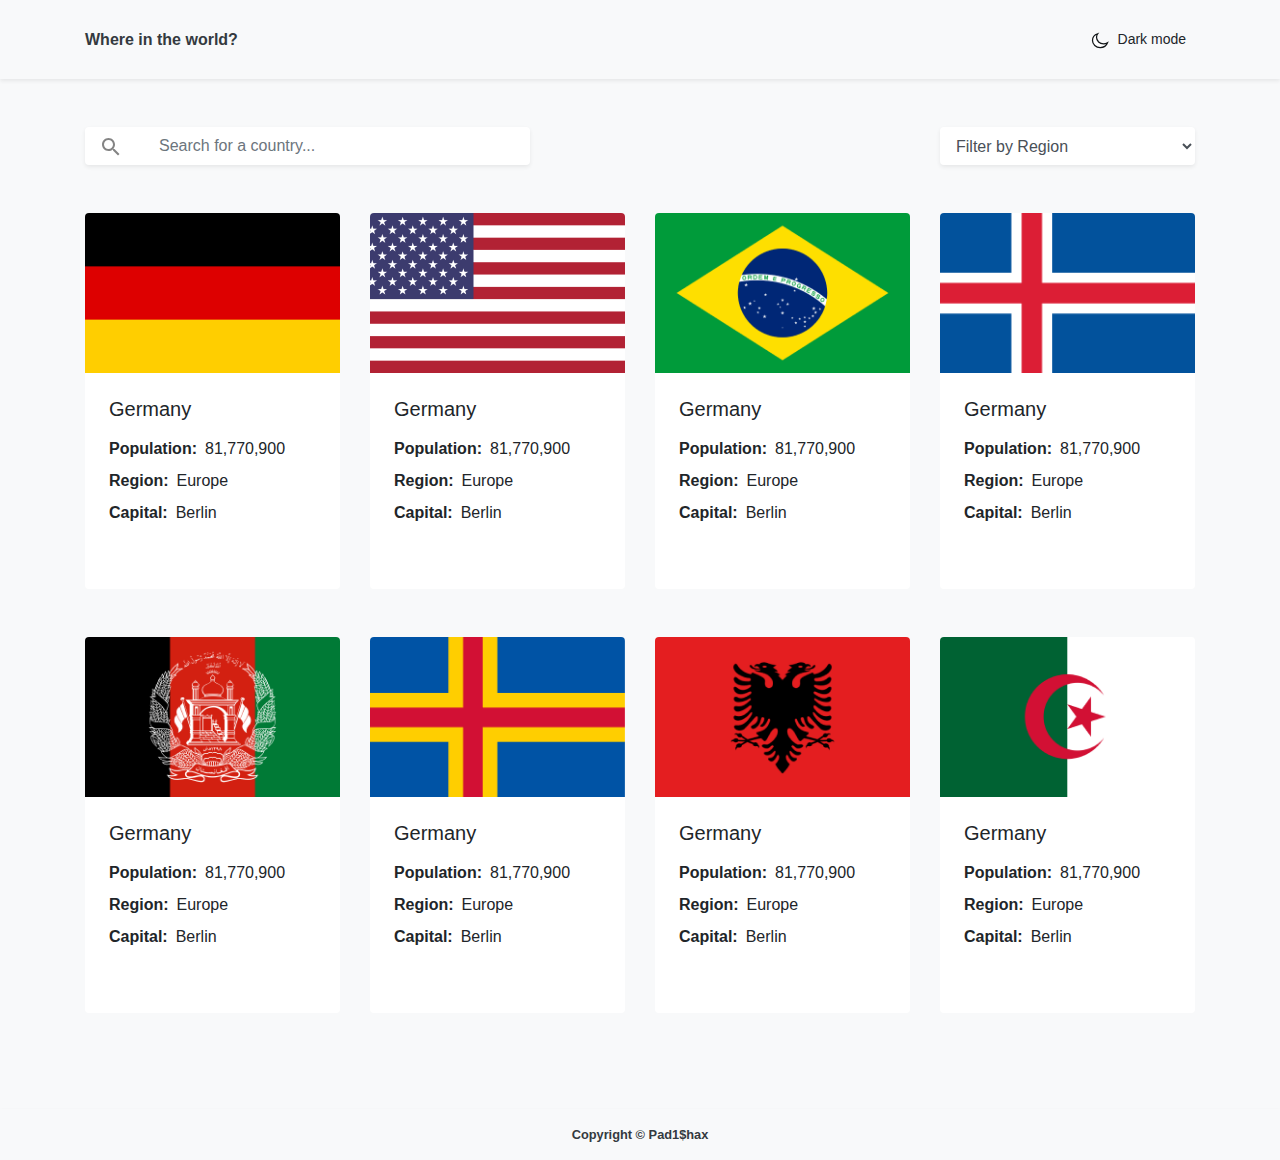
==== index.html @ 69768685 "inittial commit" ====
<!DOCTYPE html>
<html class="h-100" lang="en">
<head>
  <meta charset="UTF-8">
  <meta http-equiv="X-UA-Compatible" content="IE=edge">
  <meta name="viewport" content="width=device-width, initial-scale=1.0">
  <title>Countries</title>
  <link rel="stylesheet" href="css/bootstrap.min.css">
  <link rel="stylesheet" href="css/normalize.css">
  <link rel="stylesheet" href="css/styles.css">
</head>
<body class="bg-light h-100 d-flex flex-column">
  <header class="site-header py-4 bg-light shadow-sm">
    <div class="container-lg d-flex flex-column align-items-center justify-content-between flex-sm-row">
      <a href="#" class="site-header__logo font-weight-bold text-dark mb-2 mb-sm-0">Where in the world?</a>
      <button class="site-header__theme-toggler btn-sm btn btn-light" type="button">
        <span class="site-header__theme-toggler-inner d-flex align-items-center">
          <svg class="site-header__theme-toggler-icon mr-2" width="20" height="20" fill="none" xmlns="http://www.w3.org/2000/svg"><path fill-rule="evenodd" clip-rule="evenodd" d="M13.553 13.815c-3.884 0-7.034-2.887-7.034-6.447 0-1.343.448-2.586 1.212-3.618-3.04.945-5.231 3.581-5.231 6.688 0 3.9 3.45 7.062 7.704 7.062 3.389 0 6.266-2.007 7.296-4.796a7.458 7.458 0 0 1-3.947 1.111Z" fill="#fff" stroke="#111517" stroke-width="1.25"/></svg>
          <span class="site-header__theme-toggler-text">
            Dark mode
          </span>
        </span>
      </button>
    </div>
  </header>

  <main class="flex-grow-1 py-4 py-lg-5">
    <section class="search-form mb-4 mb-lg-5">
      <h2 class="sr-only">Search form</h2>
      <div class="container-lg">
        <form class="row justify-content-between" action="https://echo.htmlacademy.ru" method="GET">
          <div class="search-form__search-wrap col-sm-6 col-md-5 mb-5 mb-sm-0">
            <svg class="search-form__search-icon" width="18" height="18" fill="none" xmlns="http://www.w3.org/2000/svg"><path fill-rule="evenodd" clip-rule="evenodd" d="M12.5 11h-.8l-.3-.3c1-1.1 1.6-2.6 1.6-4.2C13 2.9 10.1 0 6.5 0S0 2.9 0 6.5 2.9 13 6.5 13c1.6 0 3.1-.6 4.2-1.6l.3.3v.8l5 5 1.5-1.5-5-5Zm-6 0C4 11 2 9 2 6.5S4 2 6.5 2 11 4 11 6.5 9 11 6.5 11Z" fill="#848484"/></svg>
            <input class="search-form__search form-control border-0 shadow-sm" type="search" name="search" placeholder="Search for a country..." required aria-label="Search">
          </div>
          <div class="col-7 col-sm-4 col-md-3">
            <select class="form-control shadow-sm border-0" name="region" aria-label="Region select">
              <option class="d-none" value="" selected disabled>Filter by Region</option>
              <option value="africa">Africa</option>
              <option value="america">America</option>
              <option value="asia">Asia</option>
              <option value="europe">Europe</option>
              <option value="oceania">Oceania</option>
            </select>
          </div>
        </form>
      </div>

    </section>

    <section class="countries">
      <h2 class="sr-only">Countries</h2>
      <div class="container-lg">
        <ul class="row list-unstyled mb-0">
          <li class="col-sm-6 col-md-4 col-lg-3 mb-5">
            <div class="countries__item-wrap rounded bg-white overflow-hidden position-relative mx-auto">
                <img class="d-block img-fluid w-100 countries__img" src="img/flag-german.png" alt="Flag of German" width="264" height="160">
                <div class="px-4 pt-4 pb-5">
                  <a href="#" class="countries__link d-block text-reset stretched-link">
                    <h3 class="h5 m-0 mb-3">Germany</h3>
                  </a>
                  <dl>
                    <div class="d-flex flex-wrap mb-2">
                      <dt class="mr-2">Population:</dt>
                      <dd class="m-0" >81,770,900</dd>
                    </div>
                    <div class="d-flex flex-wrap mb-2">
                      <dt class="mr-2">Region:</dt>
                      <dd class="m-0">Europe</dd>
                    </div>
                    <div class="d-flex flex-wrap">
                      <dt class="mr-2">Capital:</dt>
                      <dd class="m-0">Berlin</dd>
                    </div>
                  </dl>
                </div>
            </div>
          </li>
          <li class="col-sm-6 col-md-4 col-lg-3 mb-5">
            <div class="countries__item-wrap rounded bg-white overflow-hidden position-relative mx-auto">
                <img class="d-block img-fluid w-100 countries__img" src="img/flag-usa.png" alt="Flag of German" width="264" height="160">
                <div class="px-4 pt-4 pb-5">
                  <a href="#" class="countries__link d-block text-reset stretched-link">
                    <h3 class="h5 m-0 mb-3">Germany</h3>
                  </a>
                  <dl>
                    <div class="d-flex flex-wrap mb-2">
                      <dt class="mr-2">Population:</dt>
                      <dd class="m-0" >81,770,900</dd>
                    </div>
                    <div class="d-flex flex-wrap mb-2">
                      <dt class="mr-2">Region:</dt>
                      <dd class="m-0">Europe</dd>
                    </div>
                    <div class="d-flex flex-wrap">
                      <dt class="mr-2">Capital:</dt>
                      <dd class="m-0">Berlin</dd>
                    </div>
                  </dl>
                </div>
            </div>
          </li>
          <li class="col-sm-6 col-md-4 col-lg-3 mb-5">
            <div class="countries__item-wrap rounded bg-white overflow-hidden position-relative mx-auto">
                <img class="d-block img-fluid w-100 countries__img" src="img/flag-brazil.png" alt="Flag of Brazil" width="264" height="160">
                <div class="px-4 pt-4 pb-5">
                  <a href="#" class="countries__link d-block text-reset stretched-link">
                    <h3 class="h5 m-0 mb-3">Germany</h3>
                  </a>
                  <dl>
                    <div class="d-flex flex-wrap mb-2">
                      <dt class="mr-2">Population:</dt>
                      <dd class="m-0" >81,770,900</dd>
                    </div>
                    <div class="d-flex flex-wrap mb-2">
                      <dt class="mr-2">Region:</dt>
                      <dd class="m-0">Europe</dd>
                    </div>
                    <div class="d-flex flex-wrap">
                      <dt class="mr-2">Capital:</dt>
                      <dd class="m-0">Berlin</dd>
                    </div>
                  </dl>
                </div>
            </div>
          </li>
          <li class="col-sm-6 col-md-4 col-lg-3 mb-5">
            <div class="countries__item-wrap rounded bg-white overflow-hidden position-relative mx-auto">
                <img class="d-block img-fluid w-100 countries__img" src="img/flag-iceland.png" alt="Flag of Iceland" width="264" height="160">
                <div class="px-4 pt-4 pb-5">
                  <a href="#" class="countries__link d-block text-reset stretched-link">
                    <h3 class="h5 m-0 mb-3">Germany</h3>
                  </a>
                  <dl>
                    <div class="d-flex flex-wrap mb-2">
                      <dt class="mr-2">Population:</dt>
                      <dd class="m-0" >81,770,900</dd>
                    </div>
                    <div class="d-flex flex-wrap mb-2">
                      <dt class="mr-2">Region:</dt>
                      <dd class="m-0">Europe</dd>
                    </div>
                    <div class="d-flex flex-wrap">
                      <dt class="mr-2">Capital:</dt>
                      <dd class="m-0">Berlin</dd>
                    </div>
                  </dl>
                </div>
            </div>
          </li>
          <li class="col-sm-6 col-md-4 col-lg-3 mb-5">
            <div class="countries__item-wrap rounded bg-white overflow-hidden position-relative mx-auto">
                <img class="d-block img-fluid w-100 countries__img" src="img/flag-afganistan.png" alt="Flag of Afganistan" width="264" height="160">
                <div class="px-4 pt-4 pb-5">
                  <a href="#" class="countries__link d-block text-reset stretched-link">
                    <h3 class="h5 m-0 mb-3">Germany</h3>
                  </a>
                  <dl>
                    <div class="d-flex flex-wrap mb-2">
                      <dt class="mr-2">Population:</dt>
                      <dd class="m-0" >81,770,900</dd>
                    </div>
                    <div class="d-flex flex-wrap mb-2">
                      <dt class="mr-2">Region:</dt>
                      <dd class="m-0">Europe</dd>
                    </div>
                    <div class="d-flex flex-wrap">
                      <dt class="mr-2">Capital:</dt>
                      <dd class="m-0">Berlin</dd>
                    </div>
                  </dl>
                </div>
            </div>
          </li>
          <li class="col-sm-6 col-md-4 col-lg-3 mb-5">
            <div class="countries__item-wrap rounded bg-white overflow-hidden position-relative mx-auto">
                <img class="d-block img-fluid w-100 countries__img" src="img/flag-aland-island.png" alt="Flag of Aland-Iceland" width="264" height="160">
                <div class="px-4 pt-4 pb-5">
                  <a href="#" class="countries__link d-block text-reset stretched-link">
                    <h3 class="h5 m-0 mb-3">Germany</h3>
                  </a>
                  <dl>
                    <div class="d-flex flex-wrap mb-2">
                      <dt class="mr-2">Population:</dt>
                      <dd class="m-0" >81,770,900</dd>
                    </div>
                    <div class="d-flex flex-wrap mb-2">
                      <dt class="mr-2">Region:</dt>
                      <dd class="m-0">Europe</dd>
                    </div>
                    <div class="d-flex flex-wrap">
                      <dt class="mr-2">Capital:</dt>
                      <dd class="m-0">Berlin</dd>
                    </div>
                  </dl>
                </div>
            </div>
          </li>
          <li class="col-sm-6 col-md-4 col-lg-3 mb-5">
            <div class="countries__item-wrap rounded bg-white overflow-hidden position-relative mx-auto">
                <img class="d-block img-fluid w-100 countries__img" src="img/flag-albania.png" alt="Flag of Albania" width="264" height="160">
                <div class="px-4 pt-4 pb-5">
                  <a href="#" class="countries__link d-block text-reset stretched-link">
                    <h3 class="h5 m-0 mb-3">Germany</h3>
                  </a>
                  <dl>
                    <div class="d-flex flex-wrap mb-2">
                      <dt class="mr-2">Population:</dt>
                      <dd class="m-0" >81,770,900</dd>
                    </div>
                    <div class="d-flex flex-wrap mb-2">
                      <dt class="mr-2">Region:</dt>
                      <dd class="m-0">Europe</dd>
                    </div>
                    <div class="d-flex flex-wrap">
                      <dt class="mr-2">Capital:</dt>
                      <dd class="m-0">Berlin</dd>
                    </div>
                  </dl>
                </div>
            </div>
          </li>
          <li class="col-sm-6 col-md-4 col-lg-3 mb-5">
            <div class="countries__item-wrap rounded bg-white overflow-hidden position-relative mx-auto">
                <img class="d-block img-fluid w-100 countries__img" src="img/flag-algenia.png" alt="Flag of Algenia" width="264" height="160">
                <div class="px-4 pt-4 pb-5">
                  <a href="#" class="countries__link d-block text-reset stretched-link">
                    <h3 class="h5 m-0 mb-3">Germany</h3>
                  </a>
                  <dl>
                    <div class="d-flex flex-wrap mb-2">
                      <dt class="mr-2">Population:</dt>
                      <dd class="m-0" >81,770,900</dd>
                    </div>
                    <div class="d-flex flex-wrap mb-2">
                      <dt class="mr-2">Region:</dt>
                      <dd class="m-0">Europe</dd>
                    </div>
                    <div class="d-flex flex-wrap">
                      <dt class="mr-2">Capital:</dt>
                      <dd class="m-0">Berlin</dd>
                    </div>
                  </dl>
                </div>
            </div>
          </li>
        </ul>
      </div>
    </section>
  </main>

  <footer class="site-footer text-center bg-light shadow-sm py-3 mt-auto">
    <div class="container-lg">
      <p class="font-weight-bold text-dark small mb-0">Copyright &copy Pad1$hax</p>
    </div>

  </footer>
  <script src="js/bootstrap.bundle.min.js"></script>
</body>
</html>
---- css/styles.css ----
.search-form__search-wrap{
position: relative;
z-index: 1;

}
.search-form__search-icon{
  position: absolute;
  z-index: 1;
  left: 32px;
  top: calc(50% - 8px);
}
.search-form__search{
  padding-left: 74px;
}
.countries__item-wrap{
  max-width: 260px;
}
.countries__img{
  height: 160px;
  object-fit: cover;
}
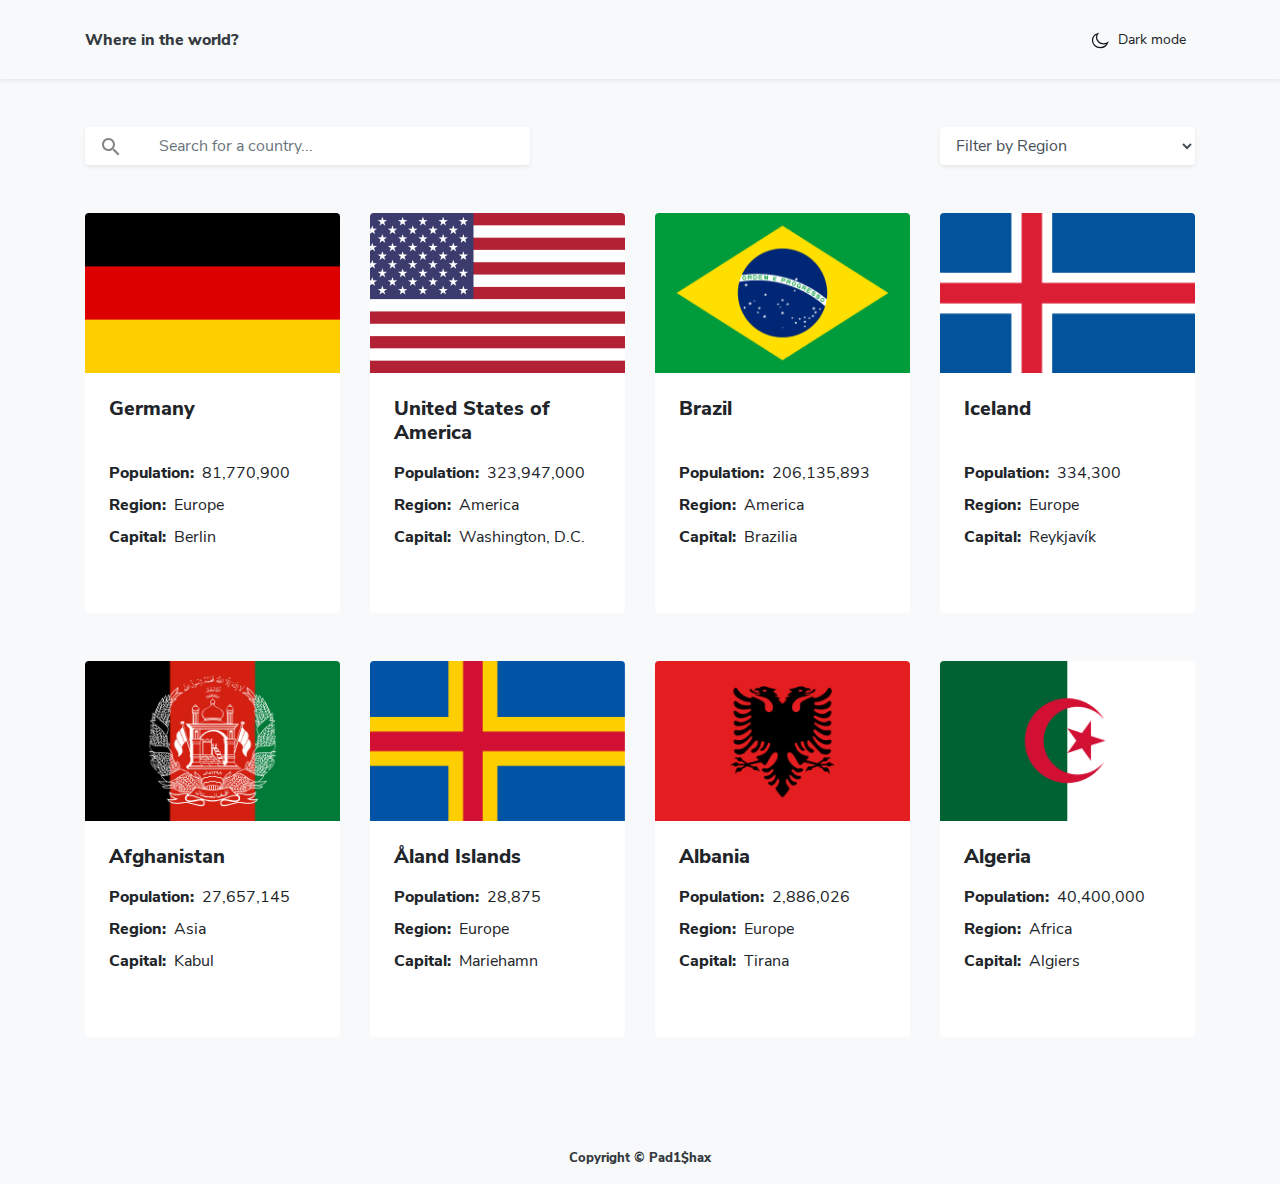
==== commit e9565ebb: "verstka finished" ====
--- a/index.html
+++ b/index.html
@@ -9,7 +9,7 @@
   <link rel="stylesheet" href="css/normalize.css">
   <link rel="stylesheet" href="css/styles.css">
 </head>
-<body class="bg-light h-100 d-flex flex-column">
+<body class="main-page bg-light h-100 d-flex flex-column">
   <header class="site-header py-4 bg-light shadow-sm">
     <div class="container-lg d-flex flex-column align-items-center justify-content-between flex-sm-row">
       <a href="#" class="site-header__logo font-weight-bold text-dark mb-2 mb-sm-0">Where in the world?</a>
@@ -36,214 +36,15 @@
           <div class="col-7 col-sm-4 col-md-3">
             <select class="form-control shadow-sm border-0" name="region" aria-label="Region select">
               <option class="d-none" value="" selected disabled>Filter by Region</option>
-              <option value="africa">Africa</option>
-              <option value="america">America</option>
-              <option value="asia">Asia</option>
-              <option value="europe">Europe</option>
-              <option value="oceania">Oceania</option>
             </select>
           </div>
         </form>
       </div>
-
     </section>
-
     <section class="countries">
       <h2 class="sr-only">Countries</h2>
       <div class="container-lg">
-        <ul class="row list-unstyled mb-0">
-          <li class="col-sm-6 col-md-4 col-lg-3 mb-5">
-            <div class="countries__item-wrap rounded bg-white overflow-hidden position-relative mx-auto">
-                <img class="d-block img-fluid w-100 countries__img" src="img/flag-german.png" alt="Flag of German" width="264" height="160">
-                <div class="px-4 pt-4 pb-5">
-                  <a href="#" class="countries__link d-block text-reset stretched-link">
-                    <h3 class="h5 m-0 mb-3">Germany</h3>
-                  </a>
-                  <dl>
-                    <div class="d-flex flex-wrap mb-2">
-                      <dt class="mr-2">Population:</dt>
-                      <dd class="m-0" >81,770,900</dd>
-                    </div>
-                    <div class="d-flex flex-wrap mb-2">
-                      <dt class="mr-2">Region:</dt>
-                      <dd class="m-0">Europe</dd>
-                    </div>
-                    <div class="d-flex flex-wrap">
-                      <dt class="mr-2">Capital:</dt>
-                      <dd class="m-0">Berlin</dd>
-                    </div>
-                  </dl>
-                </div>
-            </div>
-          </li>
-          <li class="col-sm-6 col-md-4 col-lg-3 mb-5">
-            <div class="countries__item-wrap rounded bg-white overflow-hidden position-relative mx-auto">
-                <img class="d-block img-fluid w-100 countries__img" src="img/flag-usa.png" alt="Flag of German" width="264" height="160">
-                <div class="px-4 pt-4 pb-5">
-                  <a href="#" class="countries__link d-block text-reset stretched-link">
-                    <h3 class="h5 m-0 mb-3">Germany</h3>
-                  </a>
-                  <dl>
-                    <div class="d-flex flex-wrap mb-2">
-                      <dt class="mr-2">Population:</dt>
-                      <dd class="m-0" >81,770,900</dd>
-                    </div>
-                    <div class="d-flex flex-wrap mb-2">
-                      <dt class="mr-2">Region:</dt>
-                      <dd class="m-0">Europe</dd>
-                    </div>
-                    <div class="d-flex flex-wrap">
-                      <dt class="mr-2">Capital:</dt>
-                      <dd class="m-0">Berlin</dd>
-                    </div>
-                  </dl>
-                </div>
-            </div>
-          </li>
-          <li class="col-sm-6 col-md-4 col-lg-3 mb-5">
-            <div class="countries__item-wrap rounded bg-white overflow-hidden position-relative mx-auto">
-                <img class="d-block img-fluid w-100 countries__img" src="img/flag-brazil.png" alt="Flag of Brazil" width="264" height="160">
-                <div class="px-4 pt-4 pb-5">
-                  <a href="#" class="countries__link d-block text-reset stretched-link">
-                    <h3 class="h5 m-0 mb-3">Germany</h3>
-                  </a>
-                  <dl>
-                    <div class="d-flex flex-wrap mb-2">
-                      <dt class="mr-2">Population:</dt>
-                      <dd class="m-0" >81,770,900</dd>
-                    </div>
-                    <div class="d-flex flex-wrap mb-2">
-                      <dt class="mr-2">Region:</dt>
-                      <dd class="m-0">Europe</dd>
-                    </div>
-                    <div class="d-flex flex-wrap">
-                      <dt class="mr-2">Capital:</dt>
-                      <dd class="m-0">Berlin</dd>
-                    </div>
-                  </dl>
-                </div>
-            </div>
-          </li>
-          <li class="col-sm-6 col-md-4 col-lg-3 mb-5">
-            <div class="countries__item-wrap rounded bg-white overflow-hidden position-relative mx-auto">
-                <img class="d-block img-fluid w-100 countries__img" src="img/flag-iceland.png" alt="Flag of Iceland" width="264" height="160">
-                <div class="px-4 pt-4 pb-5">
-                  <a href="#" class="countries__link d-block text-reset stretched-link">
-                    <h3 class="h5 m-0 mb-3">Germany</h3>
-                  </a>
-                  <dl>
-                    <div class="d-flex flex-wrap mb-2">
-                      <dt class="mr-2">Population:</dt>
-                      <dd class="m-0" >81,770,900</dd>
-                    </div>
-                    <div class="d-flex flex-wrap mb-2">
-                      <dt class="mr-2">Region:</dt>
-                      <dd class="m-0">Europe</dd>
-                    </div>
-                    <div class="d-flex flex-wrap">
-                      <dt class="mr-2">Capital:</dt>
-                      <dd class="m-0">Berlin</dd>
-                    </div>
-                  </dl>
-                </div>
-            </div>
-          </li>
-          <li class="col-sm-6 col-md-4 col-lg-3 mb-5">
-            <div class="countries__item-wrap rounded bg-white overflow-hidden position-relative mx-auto">
-                <img class="d-block img-fluid w-100 countries__img" src="img/flag-afganistan.png" alt="Flag of Afganistan" width="264" height="160">
-                <div class="px-4 pt-4 pb-5">
-                  <a href="#" class="countries__link d-block text-reset stretched-link">
-                    <h3 class="h5 m-0 mb-3">Germany</h3>
-                  </a>
-                  <dl>
-                    <div class="d-flex flex-wrap mb-2">
-                      <dt class="mr-2">Population:</dt>
-                      <dd class="m-0" >81,770,900</dd>
-                    </div>
-                    <div class="d-flex flex-wrap mb-2">
-                      <dt class="mr-2">Region:</dt>
-                      <dd class="m-0">Europe</dd>
-                    </div>
-                    <div class="d-flex flex-wrap">
-                      <dt class="mr-2">Capital:</dt>
-                      <dd class="m-0">Berlin</dd>
-                    </div>
-                  </dl>
-                </div>
-            </div>
-          </li>
-          <li class="col-sm-6 col-md-4 col-lg-3 mb-5">
-            <div class="countries__item-wrap rounded bg-white overflow-hidden position-relative mx-auto">
-                <img class="d-block img-fluid w-100 countries__img" src="img/flag-aland-island.png" alt="Flag of Aland-Iceland" width="264" height="160">
-                <div class="px-4 pt-4 pb-5">
-                  <a href="#" class="countries__link d-block text-reset stretched-link">
-                    <h3 class="h5 m-0 mb-3">Germany</h3>
-                  </a>
-                  <dl>
-                    <div class="d-flex flex-wrap mb-2">
-                      <dt class="mr-2">Population:</dt>
-                      <dd class="m-0" >81,770,900</dd>
-                    </div>
-                    <div class="d-flex flex-wrap mb-2">
-                      <dt class="mr-2">Region:</dt>
-                      <dd class="m-0">Europe</dd>
-                    </div>
-                    <div class="d-flex flex-wrap">
-                      <dt class="mr-2">Capital:</dt>
-                      <dd class="m-0">Berlin</dd>
-                    </div>
-                  </dl>
-                </div>
-            </div>
-          </li>
-          <li class="col-sm-6 col-md-4 col-lg-3 mb-5">
-            <div class="countries__item-wrap rounded bg-white overflow-hidden position-relative mx-auto">
-                <img class="d-block img-fluid w-100 countries__img" src="img/flag-albania.png" alt="Flag of Albania" width="264" height="160">
-                <div class="px-4 pt-4 pb-5">
-                  <a href="#" class="countries__link d-block text-reset stretched-link">
-                    <h3 class="h5 m-0 mb-3">Germany</h3>
-                  </a>
-                  <dl>
-                    <div class="d-flex flex-wrap mb-2">
-                      <dt class="mr-2">Population:</dt>
-                      <dd class="m-0" >81,770,900</dd>
-                    </div>
-                    <div class="d-flex flex-wrap mb-2">
-                      <dt class="mr-2">Region:</dt>
-                      <dd class="m-0">Europe</dd>
-                    </div>
-                    <div class="d-flex flex-wrap">
-                      <dt class="mr-2">Capital:</dt>
-                      <dd class="m-0">Berlin</dd>
-                    </div>
-                  </dl>
-                </div>
-            </div>
-          </li>
-          <li class="col-sm-6 col-md-4 col-lg-3 mb-5">
-            <div class="countries__item-wrap rounded bg-white overflow-hidden position-relative mx-auto">
-                <img class="d-block img-fluid w-100 countries__img" src="img/flag-algenia.png" alt="Flag of Algenia" width="264" height="160">
-                <div class="px-4 pt-4 pb-5">
-                  <a href="#" class="countries__link d-block text-reset stretched-link">
-                    <h3 class="h5 m-0 mb-3">Germany</h3>
-                  </a>
-                  <dl>
-                    <div class="d-flex flex-wrap mb-2">
-                      <dt class="mr-2">Population:</dt>
-                      <dd class="m-0" >81,770,900</dd>
-                    </div>
-                    <div class="d-flex flex-wrap mb-2">
-                      <dt class="mr-2">Region:</dt>
-                      <dd class="m-0">Europe</dd>
-                    </div>
-                    <div class="d-flex flex-wrap">
-                      <dt class="mr-2">Capital:</dt>
-                      <dd class="m-0">Berlin</dd>
-                    </div>
-                  </dl>
-                </div>
-            </div>
-          </li>
+        <ul class="row list-unstyled mb-0 countries__list">
         </ul>
       </div>
     </section>
@@ -255,6 +56,40 @@
     </div>
 
   </footer>
+
+<!-- Templates -->
+
+<template class="countries__item-template">
+  <li class="col-sm-6 col-md-4 col-lg-3 mb-5 align-items-stretch countries__item">
+    <div class="countries__item-wrap rounded bg-white overflow-hidden position-relative mx-auto h-100 d-flex flex-column">
+        <img class="d-block img-fluid w-100 countries__img" src="" alt="Flag of German" width="264" height="160">
+        <div class="px-4 pt-4 pb-5 flex-grow-1 d-flex flex-column">
+          <a id="" href="country.html" class="countries__link d-block text-reset stretched-link text-decoration-none">
+            <h3 class="h5 m-0 mb-3 font-weight-bolder"></h3>
+          </a>
+          <dl class="mt-auto">
+            <div class="d-flex flex-wrap mb-2">
+              <dt class="mr-2">Population:</dt>
+              <dd class="m-0"></dd>
+            </div>
+            <div class="d-flex flex-wrap mb-2">
+              <dt class="mr-2">Region:</dt>
+              <dd class="m-0"></dd>
+            </div>
+            <div class="d-flex flex-wrap">
+              <dt class="mr-2">Capital:</dt>
+              <dd class="m-0"></dd>
+            </div>
+          </dl>
+        </div>
+    </div>
+  </li>
+</template>
+  <template class="countries-select-template">
+    <option value=""></option>
+  </template>
+
   <script src="js/bootstrap.bundle.min.js"></script>
+  <script src="js/main.js"></script>
 </body>
 </html>--- a/css/styles.css
+++ b/css/styles.css
@@ -1,3 +1,45 @@
+@font-face {
+  font-family: "Nunito Sans";
+  src: url("../fonts/NunitoSans-ExtraBold.woff2") format("woff2"),
+      url("../fonts/NunitoSans-ExtraBold.woff") format("woff");
+  font-weight: 800;
+  font-style: normal;
+  font-display: swap;
+}
+
+@font-face {
+  font-family: "Nunito Sans";
+  src: url("../fonts/NunitoSans-SemiBold.woff2") format("woff2"),
+      url("../fonts/NunitoSans-SemiBold.woff") format("woff");
+  font-weight: 600;
+  font-style: normal;
+  font-display: swap;
+}
+
+@font-face {
+  font-family: "Nunito Sans";
+  src: url("../fonts/NunitoSans-Regular.woff2") format("woff2"),
+      url("../fonts/NunitoSans-Regular.woff") format("woff");
+  font-weight: normal;
+  font-style: normal;
+  font-display: swap;
+}
+
+@font-face {
+  font-family: "Nunito Sans";
+  src: url("../fonts/NunitoSans-Light.woff2") format("woff2"),
+      url("../fonts/NunitoSans-Light.woff") format("woff");
+  font-weight: 300;
+  font-style: normal;
+  font-display: swap;
+}
+:root{
+--font-family:"Nunito Sans", Arial, serif;
+}
+
+body{
+  font-family: var(--font-family);
+}
 .search-form__search-wrap{
 position: relative;
 z-index: 1;
@@ -18,4 +60,17 @@
 .countries__img{
   height: 160px;
   object-fit: cover;
+}
+
+/* Country page */
+
+.btn-back{
+  min-width: 136px;
+}
+.country__img{
+  max-width: 560px;
+
+}
+.country__link{
+  min-width: 96px;
 }